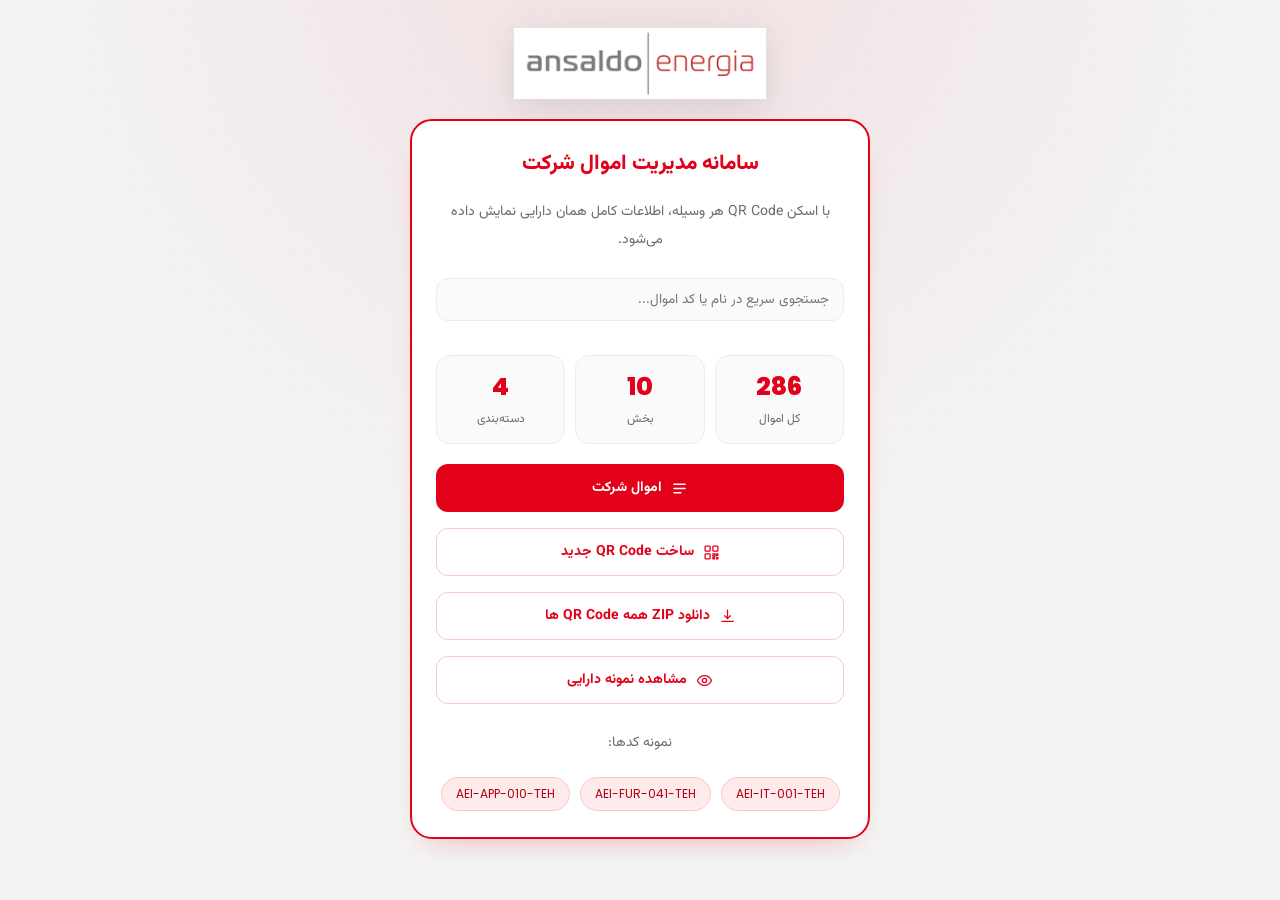
==== index.html @ 7ffdca32 "Update index.html" ====
<!doctype html>
<html lang="fa" dir="rtl">
<head>
<meta charset="utf-8">
<meta name="viewport" content="width=device-width, initial-scale=1">
<title>Ansaldo Assets</title>
<link rel="stylesheet" href="/style.css">
</head>
<body>
<div class="logo">
  <img src="/logo.png" alt="Ansaldo Energia">
</div>
<div class="page-card fade-in">
<h1>سامانه مدیریت اموال شرکت</h1>
<p>
با اسکن QR Code هر وسیله، اطلاعات کامل همان دارایی نمایش داده می‌شود.
</p>

<input id="home-search" type="text" placeholder="جستجوی سریع در نام یا کد اموال..." autocomplete="off">
<div id="home-search-results" class="asset-list" style="display:none;"></div>

<div class="stats-box" id="stats-box">
  <div class="stat"><span id="stat-total">···</span><small>کل اموال</small></div>
  <div class="stat"><span id="stat-locations">···</span><small>بخش</small></div>
  <div class="stat"><span id="stat-categories">···</span><small>دسته‌بندی</small></div>
</div>

<div id="main-links">
<a class="btn" href="/assets-list.html">
<svg viewBox="0 0 24 24" fill="none" stroke="currentColor" stroke-width="1.8" stroke-linecap="round" stroke-linejoin="round"><path d="M4 6h16M4 12h16M4 18h10"/></svg>
اموال شرکت
</a>
<a class="btn btn-secondary" href="/qr-generator.html">
<svg viewBox="0 0 24 24" fill="none" stroke="currentColor" stroke-width="1.8" stroke-linecap="round" stroke-linejoin="round"><rect x="3" y="3" width="7" height="7" rx="1"/><rect x="14" y="3" width="7" height="7" rx="1"/><rect x="3" y="14" width="7" height="7" rx="1"/><path d="M14 14h3v3h-3zM19 14h2v2h-2zM14 19h2v2h-2zM19 19h2v2h-2z"/></svg>
ساخت QR Code جدید
</a>
<a class="btn btn-secondary" href="/qr-generator.html#download-all">
<svg viewBox="0 0 24 24" fill="none" stroke="currentColor" stroke-width="1.8" stroke-linecap="round" stroke-linejoin="round"><path d="M12 3v12m0 0l-4-4m4 4l4-4M4 19h16"/></svg>
دانلود ZIP همه QR Code ها
</a>
<a class="btn btn-secondary" href="/qr/AEI-IT-001-TEH">
<svg viewBox="0 0 24 24" fill="none" stroke="currentColor" stroke-width="1.8" stroke-linecap="round" stroke-linejoin="round"><path d="M2 12s3.5-7 10-7 10 7 10 7-3.5 7-10 7-10-7-10-7z"/><circle cx="12" cy="12" r="3"/></svg>
مشاهده نمونه دارایی
</a>
<p style="margin-top:25px;">
نمونه کدها:
</p>
<div class="example-codes">
<a href="/qr/AEI-IT-001-TEH">
AEI-IT-001-TEH
</a>
<a href="/qr/AEI-FUR-041-TEH">
AEI-FUR-041-TEH
</a>
<a href="/qr/AEI-APP-010-TEH">
AEI-APP-010-TEH
</a>
</div>
</div>
</div>

<script>
// --- Smooth page transitions ---
const REDUCE_MOTION = window.matchMedia('(prefers-reduced-motion: reduce)').matches;
if (!REDUCE_MOTION) {
  document.body.classList.add('page-transition');
  requestAnimationFrame(() => {
    requestAnimationFrame(() => document.body.classList.remove('page-transition'));
  });

  document.addEventListener('click', (e) => {
    const link = e.target.closest('a[href]');
    if (!link) return;
    const href = link.getAttribute('href');
    if (!href || href.startsWith('#') || href.startsWith('http') || href.startsWith('mailto:') || link.target === '_blank') return;
    e.preventDefault();
    document.body.classList.add('page-transition');
    setTimeout(() => { window.location.href = href; }, 180);
  });
}

let ALL_ASSETS = null;

async function loadAssets() {
  if (ALL_ASSETS) return ALL_ASSETS;
  const res = await fetch('/assets.js');
  const text = await res.text();
  const blocks = [...text.matchAll(/'([A-Z0-9-]+-TEH)':\s*\{([\s\S]*?)\}/g)];
  ALL_ASSETS = blocks.map(([, code, body]) => {
    const get = (key) => {
      const m = body.match(new RegExp(key + ":\\s*'([^']*)'"));
      return m ? m[1] : '';
    };
    return {
      code,
      name: get('name'),
      brand: get('brand'),
      model: get('model'),
      location: get('location'),
      role: get('role'),
      status: get('status'),
    };
  });
  return ALL_ASSETS;
}

const homeSearch = document.getElementById('home-search');
const homeSearchResults = document.getElementById('home-search-results');
const mainLinks = document.getElementById('main-links');

// --- Live stats strip (count-up) ---
function countUp(el, target, duration = 700) {
  const start = performance.now();
  function tick(now) {
    const p = Math.min((now - start) / duration, 1);
    const eased = 1 - Math.pow(1 - p, 3);
    el.textContent = Math.round(eased * target);
    if (p < 1) requestAnimationFrame(tick);
  }
  requestAnimationFrame(tick);
}

(async () => {
  await loadAssets();
  countUp(document.getElementById('stat-total'), ALL_ASSETS.length);
  countUp(document.getElementById('stat-locations'), new Set(ALL_ASSETS.map(a => a.location)).size);
  countUp(document.getElementById('stat-categories'), new Set(ALL_ASSETS.map(a => (a.code.match(/AEI-([A-Z]+)-/) || [,'?'])[1])).size);
})();

function renderAssetRow(container, a) {
  const row = document.createElement('a');
  row.className = 'asset-row';
  row.href = `/qr/${encodeURIComponent(a.code)}`;
  row.innerHTML = `
    <span class="asset-row-name">${a.name}</span>
    <span class="asset-row-code">${a.code}</span>
  `;
  container.appendChild(row);
}

let homeSearchTimer = null;
homeSearch.addEventListener('input', () => {
  clearTimeout(homeSearchTimer);
  homeSearchTimer = setTimeout(runHomeSearch, 120);
});

async function runHomeSearch() {
  const q = homeSearch.value.trim();

  if (!q) {
    homeSearchResults.style.display = 'none';
    homeSearchResults.innerHTML = '';
    mainLinks.style.display = '';
    return;
  }

  await loadAssets();

  const items = ALL_ASSETS.filter(a =>
    a.name.includes(q) || a.code.includes(q.toUpperCase()) || a.code.includes(q)
  );

  mainLinks.style.display = 'none';
  homeSearchResults.style.display = 'block';
  homeSearchResults.innerHTML = '';
  homeSearchResults.classList.remove('fade-in');
  void homeSearchResults.offsetWidth;
  homeSearchResults.classList.add('fade-in');

  if (!items.length) {
    homeSearchResults.innerHTML = '<p style="color:#9B9B9B; font-size:13px;">چیزی پیدا نشد.</p>';
    return;
  }

  items.slice(0, 40).forEach(a => renderAssetRow(homeSearchResults, a));
}
</script>
</body>
</html>
---- style.css ----
@import url('https://fonts.googleapis.com/css2?family=Vazirmatn:wght@400;500;600;700;800&family=Poppins:wght@400;600;700&display=swap');

:root{
    --red:#E2001A;
    --red-dark:#B40014;
    --red-tint:#FDEAEA;
    --red-border:#F6C9C9;
    --ink:#222;
    --gray:#6B6B6B;
    --light:#F3F3F3;
    --row:#FAFAFA;
    --border:#ECECEC;
    --green:#1B8A3D;
}


*{
    box-sizing:border-box;
}


html,body{
    margin:0;
    padding:0;
    background:var(--light);
    color:var(--ink);
    font-family:'Vazirmatn',sans-serif;
}


body{
    min-height:100vh;
    display:flex;
    flex-direction:column;
    align-items:center;
    padding:28px 14px 50px;
    background-image:
      radial-gradient(circle at 50% -8%, rgba(226,0,26,.08), transparent 55%),
      radial-gradient(rgba(34,34,34,.035) 1px, transparent 1px);
    background-size: auto, 20px 20px;
    background-color: var(--light);
    background-attachment: fixed;
    opacity: 1;
    transition: opacity .18s ease;
}
body.page-transition{
    opacity: 0;
}
@media (prefers-reduced-motion: reduce){
    body{ transition: none; }
}


/* LOGO */

.logo{
    display:flex;
    justify-content:center;
    margin-bottom:20px;
}


.logo img{
    width:280px;
    max-width:90%;
    filter: drop-shadow(0 10px 18px rgba(0,0,0,.10));
}



/* MAIN CARD */

.page-card,
.plate{

    width:100%;
    max-width:460px;

    background:#fff;

    border:2.5px solid var(--red);

    border-radius:22px;

    padding:26px 24px;

    box-shadow:
    0 14px 32px -18px rgba(226,0,26,.35);

}



/* TITLE */

.page-card h1,
.plate-title h1{

    text-align:center;

    color:var(--red);

    font-size:21px;

    font-weight:800;

    margin:0 0 18px;

}



.page-card p{

    text-align:center;

    color:var(--gray);

    font-size:14px;

    line-height:2;

}



/* STATS */


.stats-box{

    display:flex;

    gap:10px;

    margin:20px 0;

}


.stat{

    flex:1;

    background:#FAFAFA;

    border:1px solid var(--border);

    border-radius:14px;

    padding:12px 5px;

    text-align:center;

}


.stat span{

    display:block;

    color:var(--red);

    font-size:25px;

    font-weight:800;

    font-family:'Poppins';

}


.stat small{

    color:var(--gray);

    font-size:12px;

}



/* BUTTONS */


.btn{

    width:100%;

    height:48px;

    margin-top:16px;

    display:flex;

    justify-content:center;

    align-items:center;


    background:var(--red);

    color:white;

    border-radius:12px;

    text-decoration:none;

    font-size:14px;

    font-weight:700;

    border:none;

    cursor:pointer;

}


.btn:hover{

    background:var(--red-dark);

}

.btn{
    transition: transform .1s ease, background .15s ease;
}
.btn:active{
    transform: scale(.97);
}

.btn:disabled{

    opacity:.6;

    cursor:not-allowed;

}

.btn svg{
    width:17px;
    height:17px;
    margin-left:9px;
    flex-shrink:0;
}

.btn-secondary{
    background:#fff;
    color:var(--red);
    border:1.5px solid var(--red-border);
}
.btn-secondary:hover{
    background:var(--red-tint);
}



/* EXAMPLE CODES */


.example-codes{

    margin-top:20px;

    display:flex;

    flex-wrap:wrap;

    justify-content:center;

    gap:10px;

}



.example-codes a{

    direction:ltr;

    font-family:'Poppins';

    font-size:12px;

    color:var(--red-dark);

    background:var(--red-tint);

    border:1px solid var(--red-border);

    border-radius:999px;

    padding:7px 14px;

    text-decoration:none;

}



/* ASSET PAGE */


.code-pill{

    display:inline-block;

    background:var(--red-tint);

    color:var(--red-dark);

    border:1px solid var(--red-border);

    border-radius:999px;

    padding:7px 18px;

    font-family:'Poppins';

}



.fields{

    display:flex;

    flex-direction:column;

    gap:10px;

}



.field-row{

    display:flex;

    flex-direction: row-reverse;

    justify-content:space-between;

    align-items:center;

    background:var(--row);

    border:1px solid var(--border);

    border-radius:14px;

    padding:13px 16px;

}



.field-label{

    color:#999;

    font-size:12px;

}


.field-value{

    font-weight:700;

}



.field-value.status{

    color:var(--green);

}



/* IMAGE */

.asset-image{

    display:flex;

    justify-content:center;

    margin:20px 0;

}


.asset-image img{

    width:220px;

    height:220px;

    object-fit:contain;

    border-radius:18px;

    border:1px solid var(--border);

}



/* QR */

#qr-result{

    text-align:center;

    margin-top:20px;

}



#qr-result canvas{

    background:white;

    padding:12px;

    border-radius:12px;

}



/* MOBILE */

@media(max-width:700px){

    .page-card,
    .plate{

        padding:24px 18px;

    }


    .stats-box{

        gap:7px;

    }


    .stat span{

        font-size:22px;

    }

}

/* ---------- text logo (used on QR / asset-detail pages) ---------- */

.logo .ansaldo{
    font-size: 22px;
    font-weight: 600;
    color: var(--gray);
    font-family: 'Poppins', sans-serif;
}
.logo .energia{
    font-size: 22px;
    font-weight: 600;
    color: var(--red);
    font-family: 'Poppins', sans-serif;
}
.logo .divider{
    display:inline-block;
    width: 1.5px;
    height: 22px;
    background: #9B9B9B;
    margin: 0 10px;
    vertical-align: middle;
}
.logo .ansaldo,
.logo .energia{
    text-shadow: 0 2px 6px rgba(0,0,0,.06);
}

/* ---------- code value direction fix ---------- */

.field-value.code{
    font-family: 'Poppins', sans-serif;
    direction: ltr;
}

/* ---------- code pill alignment (right side) ---------- */

.code-pill-row{
    display:flex;
    justify-content:flex-start;
    margin-bottom: 14px;
}

/* ---------- footnote under the asset card ---------- */

.footnote{
    max-width: 460px;
    width:100%;
    text-align:center;
    margin-top: 16px;
    font-size: 11.5px;
    color: #9B9B9B;
}
.footnote a{ color: #9B9B9B; }

/* ---------- not-found state ---------- */

.plate.not-found{
    border-color: #9B9B9B;
}
.plate.not-found .plate-title h1{ color: var(--gray); }
.nf-body{
    text-align:center;
    padding: 8px 6px 4px;
}
.nf-body p{
    font-size: 13.5px;
    color: var(--gray);
    line-height: 1.9;
    margin: 6px 0 0;
}

/* ---------- qr-generator.html: input / label / inline code ---------- */

.page-card label{
    display:block;
    font-size: 12.5px;
    font-weight: 600;
    color: var(--ink);
    margin: 16px 0 6px;
}
.page-card input{
    width:100%;
    padding: 11px 14px;
    border: 1.5px solid var(--border);
    border-radius: 12px;
    font-family: 'Poppins', monospace;
    font-size: 14px;
    direction: ltr;
    text-align: right;
    background: var(--row);
    color: var(--ink);
}
.page-card input:focus{
    outline: 2px solid var(--red);
    outline-offset: 1px;
}
.page-card code{
    direction: ltr;
    display:inline-block;
    background: var(--red-tint);
    color: var(--red-dark);
    padding: 1px 6px;
    border-radius: 4px;
    font-family: 'Poppins', sans-serif;
    font-size: 12.5px;
}
#qr-result canvas{
    border: 1.5px solid var(--border);
}
#qr-url{
    margin-top: 10px;
    font-family: 'Poppins', monospace;
    font-size: 12px;
    color: var(--gray);
    direction: ltr;
    word-break: break-all;
}
#qr-download{
    display:inline-block;
    margin-top: 12px;
    font-size: 13px;
    color: var(--red);
    font-weight: 700;
    text-decoration: underline;
}

/* ---------- branch / department grid (assets-list.html) ---------- */

.dept-grid{
    display:grid;
    grid-template-columns: 1fr 1fr;
    gap: 10px;
    margin-top: 16px;
}
.dept-card{
    display:block;
    width:100%;
    text-align:center;
    padding: 16px 10px;
    border: 1.5px solid var(--border);
    background: var(--row);
    border-radius: 14px;
    font-family: 'Vazirmatn', sans-serif;
    font-weight: 700;
    font-size: 14px;
    color: var(--ink);
    cursor:pointer;
}
.dept-card:hover{ border-color: var(--red); }
.dept-card.all-card{
    grid-column: 1 / -1;
    background: var(--red-tint);
    border-color: var(--red-border);
    color: var(--red-dark);
}
.dept-card.disabled{
    opacity:.55;
    cursor:not-allowed;
}
.dept-card .soon{
    display:block;
    margin-top:4px;
    font-size: 11px;
    font-weight: 500;
    color: var(--gray);
}
.back-link{
    display:inline-block;
    margin-bottom: 10px;
    background:none;
    border:none;
    color: var(--red);
    font-family: 'Vazirmatn', sans-serif;
    font-weight: 700;
    font-size: 13px;
    cursor:pointer;
    padding:0;
}
#list-search, #home-search{
    width:100%;
    padding: 10px 14px;
    border: 1.5px solid var(--border);
    border-radius: 12px;
    font-family: 'Vazirmatn', sans-serif;
    font-size: 13.5px;
    direction: rtl;
    background: var(--row);
    color: var(--ink);
    margin: 10px 0 14px;
}
.asset-list{
    display:flex;
    flex-direction:column;
    gap: 8px;
    max-height: 480px;
    overflow-y:auto;
}
.asset-row{
    display:flex;
    flex-direction: row-reverse;
    justify-content: space-between;
    align-items:center;
    gap: 10px;
    background: var(--row);
    border: 1px solid var(--border);
    border-radius: 12px;
    padding: 11px 14px;
    text-decoration:none;
    color: var(--ink);
    transition: box-shadow .15s ease, transform .15s ease, border-color .15s ease;
}
.asset-row:hover{
    box-shadow: 0 8px 18px -10px rgba(226,0,26,.35);
    border-color: var(--red-border);
    transform: translateY(-1px);
}

/* ---------- fade-in for view switches & list renders ---------- */

@keyframes fadeInUp{
    from{ opacity:0; transform: translateY(8px); }
    to{ opacity:1; transform: translateY(0); }
}
.fade-in{
    animation: fadeInUp .22s ease both;
}
@media (prefers-reduced-motion: reduce){
    .fade-in{ animation: none; }
}
.asset-row-name{
    font-size: 13.5px;
    font-weight: 700;
}
.asset-row-code{
    font-family: 'Poppins', sans-serif;
    font-size: 11.5px;
    color: var(--gray);
    direction: ltr;
}
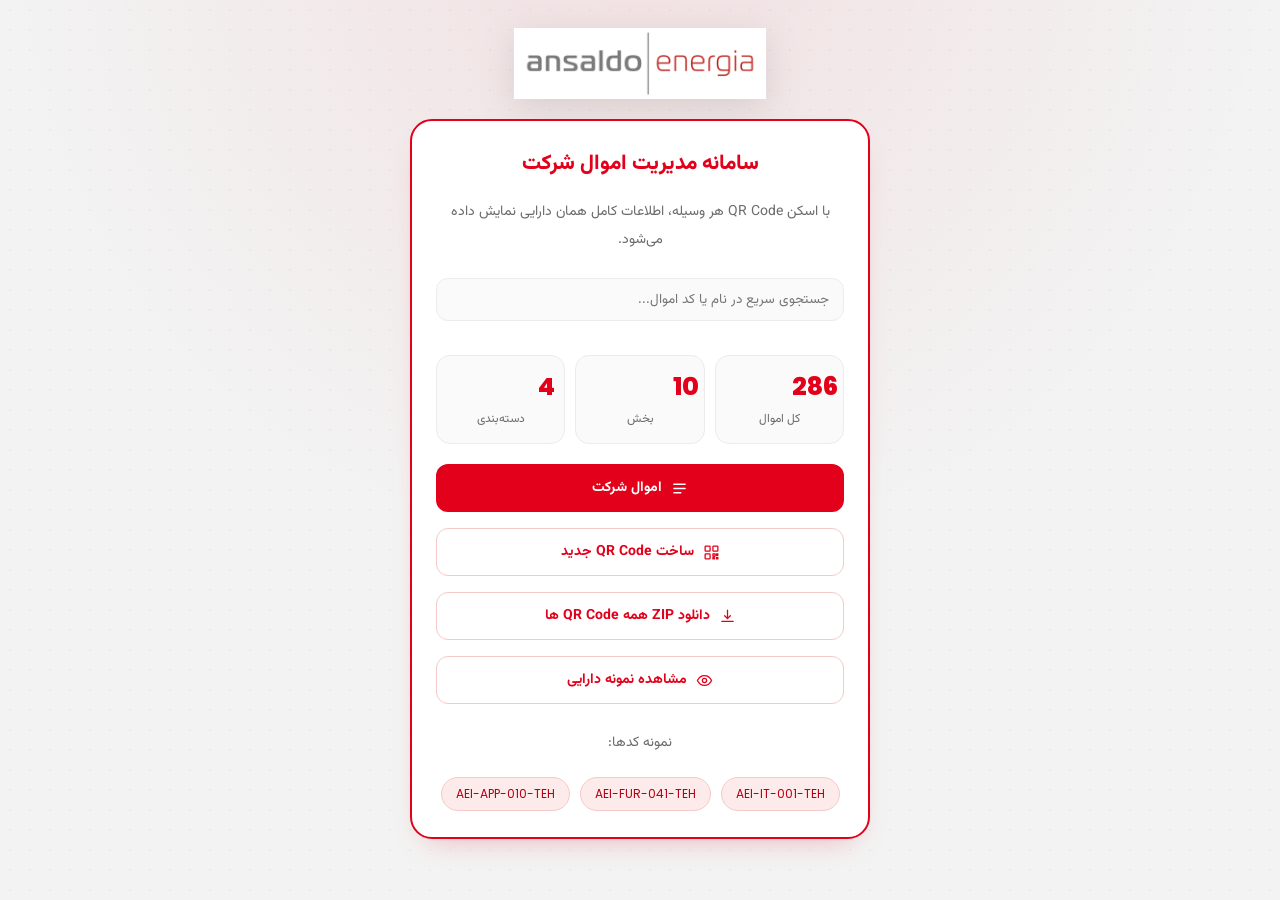
==== commit 9572d8e1: "Update index.html" ====
--- a/index.html
+++ b/index.html
@@ -20,9 +20,9 @@
 <div id="home-search-results" class="asset-list" style="display:none;"></div>
 
 <div class="stats-box" id="stats-box">
-  <div class="stat"><span id="stat-total">···</span><small>کل اموال</small></div>
-  <div class="stat"><span id="stat-locations">···</span><small>بخش</small></div>
-  <div class="stat"><span id="stat-categories">···</span><small>دسته‌بندی</small></div>
+  <div class="stat"><span id="stat-total" class="skeleton" style="width:26px;">0</span><small>کل اموال</small></div>
+  <div class="stat"><span id="stat-locations" class="skeleton" style="width:26px;">0</span><small>بخش</small></div>
+  <div class="stat"><span id="stat-categories" class="skeleton" style="width:26px;">0</span><small>دسته‌بندی</small></div>
 </div>
 
 <div id="main-links">
@@ -75,7 +75,7 @@
     if (!href || href.startsWith('#') || href.startsWith('http') || href.startsWith('mailto:') || link.target === '_blank') return;
     e.preventDefault();
     document.body.classList.add('page-transition');
-    setTimeout(() => { window.location.href = href; }, 180);
+    setTimeout(() => { window.location.href = href; }, 300);
   });
 }
 
@@ -122,6 +122,9 @@
 
 (async () => {
   await loadAssets();
+  document.getElementById('stat-total').classList.remove('skeleton');
+  document.getElementById('stat-locations').classList.remove('skeleton');
+  document.getElementById('stat-categories').classList.remove('skeleton');
   countUp(document.getElementById('stat-total'), ALL_ASSETS.length);
   countUp(document.getElementById('stat-locations'), new Set(ALL_ASSETS.map(a => a.location)).size);
   countUp(document.getElementById('stat-categories'), new Set(ALL_ASSETS.map(a => (a.code.match(/AEI-([A-Z]+)-/) || [,'?'])[1])).size);
--- a/style.css
+++ b/style.css
@@ -41,10 +41,12 @@
     background-color: var(--light);
     background-attachment: fixed;
     opacity: 1;
-    transition: opacity .18s ease;
+    transform: scale(1);
+    transition: opacity .32s cubic-bezier(.4,0,.2,1), transform .32s cubic-bezier(.4,0,.2,1);
 }
 body.page-transition{
     opacity: 0;
+    transform: scale(.985);
 }
 @media (prefers-reduced-motion: reduce){
     body{ transition: none; }
@@ -500,7 +502,87 @@
 .code-pill-row{
     display:flex;
     justify-content:flex-start;
+    align-items:center;
+    gap:8px;
     margin-bottom: 14px;
+}
+
+/* ---------- category colors (code-pill) ---------- */
+
+.code-pill.cat-IT{ background:#EAF1FE; color:#2F6FED; border-color:#C9DBFB; }
+.code-pill.cat-FUR{ background:#F5EDE3; color:#8B5E34; border-color:#E6D5BF; }
+.code-pill.cat-APP{ background:#E6F7F5; color:#0F8B8D; border-color:#BFEAE6; }
+.code-pill.cat-ST{ background:#F1EAFB; color:#6B46C1; border-color:#DDC9F6; }
+
+/* ---------- copy-code button ---------- */
+
+.copy-btn{
+    display:inline-flex;
+    align-items:center;
+    justify-content:center;
+    width:34px;
+    height:34px;
+    border-radius:10px;
+    border:1.5px solid var(--border);
+    background:#fff;
+    color:var(--gray);
+    cursor:pointer;
+    flex-shrink:0;
+    transition: background .15s ease, color .15s ease, border-color .15s ease, transform .1s ease;
+}
+.copy-btn:hover{
+    background:var(--red-tint);
+    color:var(--red);
+    border-color:var(--red-border);
+}
+.copy-btn:active{
+    transform: scale(.93);
+}
+.copy-btn svg{ width:16px; height:16px; }
+.copy-toast{
+    font-size:12px;
+    color:var(--green);
+    font-weight:700;
+    opacity:0;
+    transition: opacity .2s ease;
+}
+.copy-toast.show{ opacity:1; }
+
+/* ---------- custom scrollbar (asset-list) ---------- */
+
+.asset-list{
+    scrollbar-width: thin;
+    scrollbar-color: var(--red-border) transparent;
+}
+.asset-list::-webkit-scrollbar{ width:6px; }
+.asset-list::-webkit-scrollbar-track{ background:transparent; }
+.asset-list::-webkit-scrollbar-thumb{ background:var(--red-border); border-radius:999px; }
+.asset-list::-webkit-scrollbar-thumb:hover{ background:var(--red); }
+
+/* ---------- skeleton loading ---------- */
+
+.skeleton{
+    display:inline-block;
+    color:transparent !important;
+    background: linear-gradient(90deg, #ECECEC 25%, #F5F5F5 50%, #ECECEC 75%);
+    background-size: 200% 100%;
+    animation: skeleton-pulse 1.3s ease-in-out infinite;
+    border-radius:6px;
+}
+@keyframes skeleton-pulse{
+    0%{ background-position: 200% 0; }
+    100%{ background-position: -200% 0; }
+}
+@media (prefers-reduced-motion: reduce){
+    .skeleton{ animation:none; }
+}
+
+/* ---------- not-found icon ---------- */
+
+.nf-icon{
+    display:block;
+    margin: 0 auto 12px;
+    color: var(--gray);
 }
 
 /* ---------- footnote under the asset card ---------- */
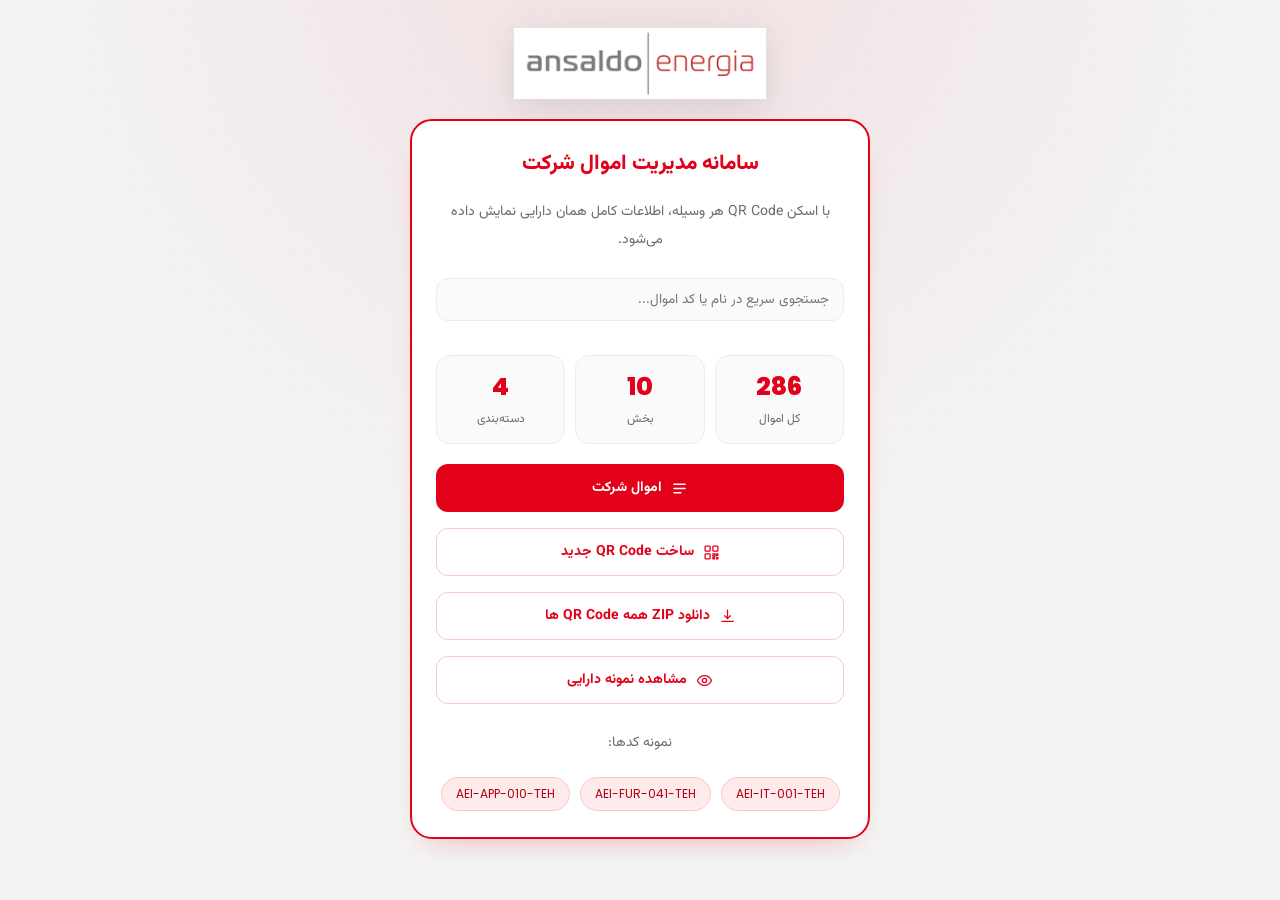
==== commit 5505c112: "Update index.html" ====
--- a/index.html
+++ b/index.html
@@ -20,9 +20,9 @@
 <div id="home-search-results" class="asset-list" style="display:none;"></div>
 
 <div class="stats-box" id="stats-box">
-  <div class="stat"><span id="stat-total" class="skeleton" style="width:26px;">0</span><small>کل اموال</small></div>
-  <div class="stat"><span id="stat-locations" class="skeleton" style="width:26px;">0</span><small>بخش</small></div>
-  <div class="stat"><span id="stat-categories" class="skeleton" style="width:26px;">0</span><small>دسته‌بندی</small></div>
+  <div class="stat"><span id="stat-total">···</span><small>کل اموال</small></div>
+  <div class="stat"><span id="stat-locations">···</span><small>بخش</small></div>
+  <div class="stat"><span id="stat-categories">···</span><small>دسته‌بندی</small></div>
 </div>
 
 <div id="main-links">
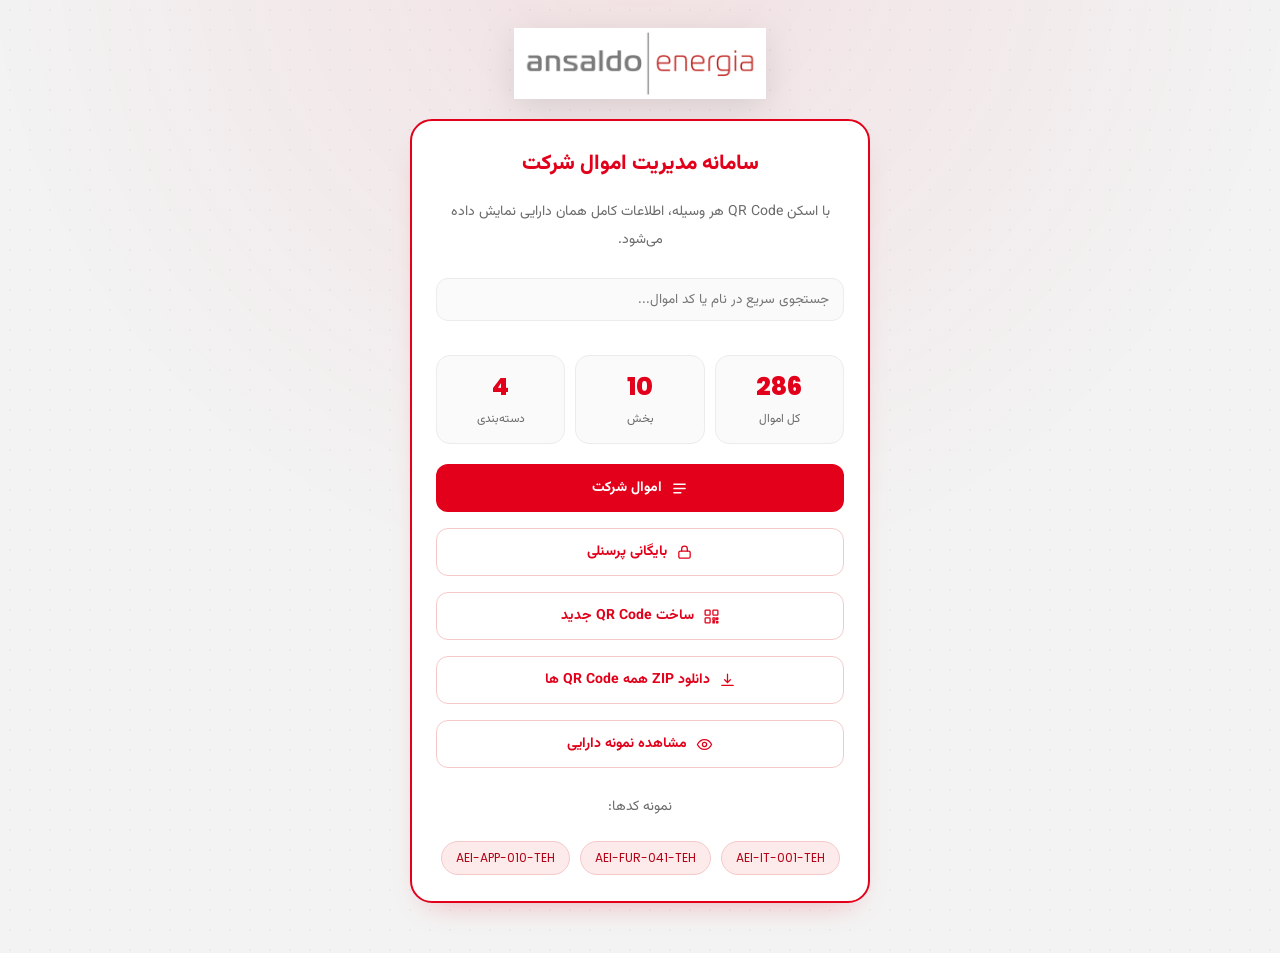
==== commit fcfbdc0a: "Update index.html" ====
--- a/index.html
+++ b/index.html
@@ -29,6 +29,10 @@
 <a class="btn" href="/assets-list.html">
 <svg viewBox="0 0 24 24" fill="none" stroke="currentColor" stroke-width="1.8" stroke-linecap="round" stroke-linejoin="round"><path d="M4 6h16M4 12h16M4 18h10"/></svg>
 اموال شرکت
+</a>
+<a class="btn btn-secondary" href="/bayegani/">
+<svg viewBox="0 0 24 24" fill="none" stroke="currentColor" stroke-width="1.8" stroke-linecap="round" stroke-linejoin="round"><rect x="4" y="10" width="16" height="10" rx="2"/><path d="M8 10V7a4 4 0 0 1 8 0v3"/></svg>
+بایگانی پرسنلی
 </a>
 <a class="btn btn-secondary" href="/qr-generator.html">
 <svg viewBox="0 0 24 24" fill="none" stroke="currentColor" stroke-width="1.8" stroke-linecap="round" stroke-linejoin="round"><rect x="3" y="3" width="7" height="7" rx="1"/><rect x="14" y="3" width="7" height="7" rx="1"/><rect x="3" y="14" width="7" height="7" rx="1"/><path d="M14 14h3v3h-3zM19 14h2v2h-2zM14 19h2v2h-2zM19 19h2v2h-2z"/></svg>
--- a/style.css
+++ b/style.css
@@ -57,10 +57,10 @@
 
 .logo{
     display:flex;
+    flex-direction: row-reverse;
     justify-content:center;
     margin-bottom:20px;
 }
-
 
 .logo img{
     width:280px;
@@ -123,6 +123,7 @@
     line-height:2;
 
 }
+
 
 
 
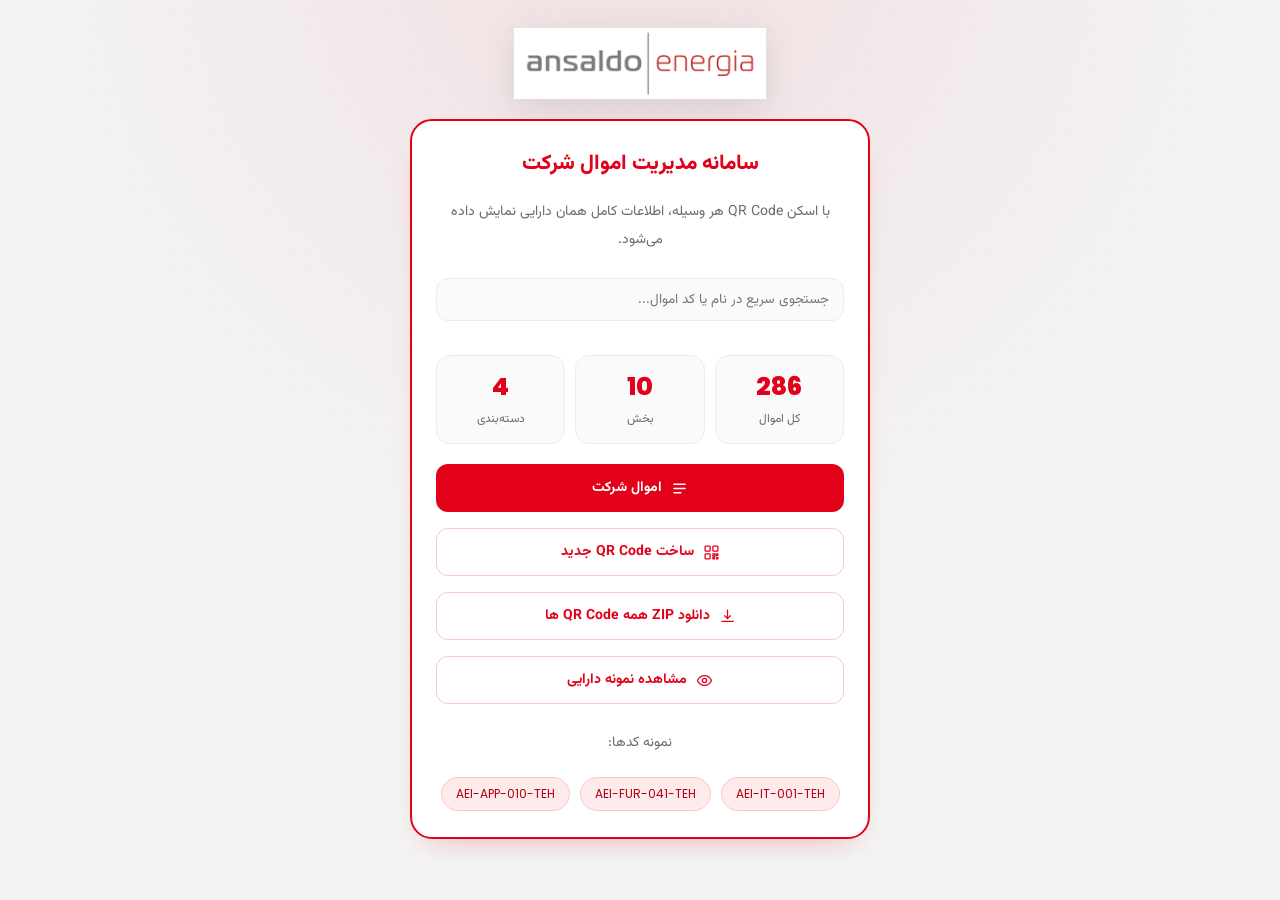
==== commit afed410f: "Update index.html" ====
--- a/index.html
+++ b/index.html
@@ -29,10 +29,6 @@
 <a class="btn" href="/assets-list.html">
 <svg viewBox="0 0 24 24" fill="none" stroke="currentColor" stroke-width="1.8" stroke-linecap="round" stroke-linejoin="round"><path d="M4 6h16M4 12h16M4 18h10"/></svg>
 اموال شرکت
-</a>
-<a class="btn btn-secondary" href="/bayegani/">
-<svg viewBox="0 0 24 24" fill="none" stroke="currentColor" stroke-width="1.8" stroke-linecap="round" stroke-linejoin="round"><rect x="4" y="10" width="16" height="10" rx="2"/><path d="M8 10V7a4 4 0 0 1 8 0v3"/></svg>
-بایگانی پرسنلی
 </a>
 <a class="btn btn-secondary" href="/qr-generator.html">
 <svg viewBox="0 0 24 24" fill="none" stroke="currentColor" stroke-width="1.8" stroke-linecap="round" stroke-linejoin="round"><rect x="3" y="3" width="7" height="7" rx="1"/><rect x="14" y="3" width="7" height="7" rx="1"/><rect x="3" y="14" width="7" height="7" rx="1"/><path d="M14 14h3v3h-3zM19 14h2v2h-2zM14 19h2v2h-2zM19 19h2v2h-2z"/></svg>
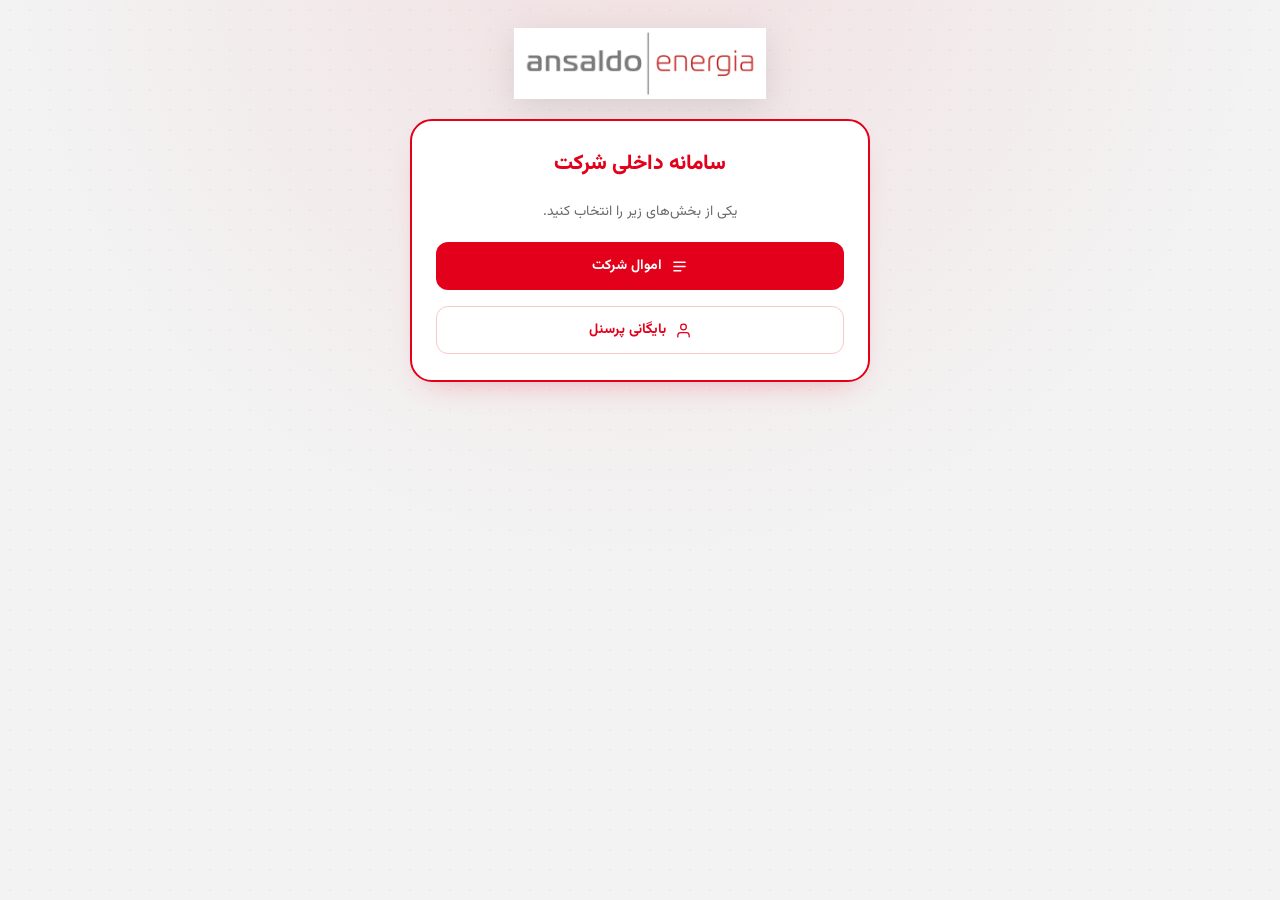
==== commit 272f61a6: "Update index.html" ====
--- a/index.html
+++ b/index.html
@@ -3,7 +3,7 @@
 <head>
 <meta charset="utf-8">
 <meta name="viewport" content="width=device-width, initial-scale=1">
-<title>Ansaldo Assets</title>
+<title>Ansaldo Energia</title>
 <link rel="stylesheet" href="/style.css">
 </head>
 <body>
@@ -11,51 +11,20 @@
   <img src="/logo.png" alt="Ansaldo Energia">
 </div>
 <div class="page-card fade-in">
-<h1>سامانه مدیریت اموال شرکت</h1>
+<h1>سامانه داخلی شرکت</h1>
 <p>
-با اسکن QR Code هر وسیله، اطلاعات کامل همان دارایی نمایش داده می‌شود.
+یکی از بخش‌های زیر را انتخاب کنید.
 </p>
 
-<input id="home-search" type="text" placeholder="جستجوی سریع در نام یا کد اموال..." autocomplete="off">
-<div id="home-search-results" class="asset-list" style="display:none;"></div>
-
-<div class="stats-box" id="stats-box">
-  <div class="stat"><span id="stat-total">···</span><small>کل اموال</small></div>
-  <div class="stat"><span id="stat-locations">···</span><small>بخش</small></div>
-  <div class="stat"><span id="stat-categories">···</span><small>دسته‌بندی</small></div>
-</div>
-
 <div id="main-links">
-<a class="btn" href="/assets-list.html">
+<a class="btn" href="/company-assets.html">
 <svg viewBox="0 0 24 24" fill="none" stroke="currentColor" stroke-width="1.8" stroke-linecap="round" stroke-linejoin="round"><path d="M4 6h16M4 12h16M4 18h10"/></svg>
 اموال شرکت
 </a>
-<a class="btn btn-secondary" href="/qr-generator.html">
-<svg viewBox="0 0 24 24" fill="none" stroke="currentColor" stroke-width="1.8" stroke-linecap="round" stroke-linejoin="round"><rect x="3" y="3" width="7" height="7" rx="1"/><rect x="14" y="3" width="7" height="7" rx="1"/><rect x="3" y="14" width="7" height="7" rx="1"/><path d="M14 14h3v3h-3zM19 14h2v2h-2zM14 19h2v2h-2zM19 19h2v2h-2z"/></svg>
-ساخت QR Code جدید
+<a class="btn btn-secondary" href="/personnel/">
+<svg viewBox="0 0 24 24" fill="none" stroke="currentColor" stroke-width="1.8" stroke-linecap="round" stroke-linejoin="round"><path d="M20 21v-2a4 4 0 0 0-4-4H8a4 4 0 0 0-4 4v2"/><circle cx="12" cy="7" r="4"/></svg>
+بایگانی پرسنل
 </a>
-<a class="btn btn-secondary" href="/qr-generator.html#download-all">
-<svg viewBox="0 0 24 24" fill="none" stroke="currentColor" stroke-width="1.8" stroke-linecap="round" stroke-linejoin="round"><path d="M12 3v12m0 0l-4-4m4 4l4-4M4 19h16"/></svg>
-دانلود ZIP همه QR Code ها
-</a>
-<a class="btn btn-secondary" href="/qr/AEI-IT-001-TEH">
-<svg viewBox="0 0 24 24" fill="none" stroke="currentColor" stroke-width="1.8" stroke-linecap="round" stroke-linejoin="round"><path d="M2 12s3.5-7 10-7 10 7 10 7-3.5 7-10 7-10-7-10-7z"/><circle cx="12" cy="12" r="3"/></svg>
-مشاهده نمونه دارایی
-</a>
-<p style="margin-top:25px;">
-نمونه کدها:
-</p>
-<div class="example-codes">
-<a href="/qr/AEI-IT-001-TEH">
-AEI-IT-001-TEH
-</a>
-<a href="/qr/AEI-FUR-041-TEH">
-AEI-FUR-041-TEH
-</a>
-<a href="/qr/AEI-APP-010-TEH">
-AEI-APP-010-TEH
-</a>
-</div>
 </div>
 </div>
 
@@ -78,105 +47,6 @@
     setTimeout(() => { window.location.href = href; }, 300);
   });
 }
-
-let ALL_ASSETS = null;
-
-async function loadAssets() {
-  if (ALL_ASSETS) return ALL_ASSETS;
-  const res = await fetch('/assets.js');
-  const text = await res.text();
-  const blocks = [...text.matchAll(/'([A-Z0-9-]+-TEH)':\s*\{([\s\S]*?)\}/g)];
-  ALL_ASSETS = blocks.map(([, code, body]) => {
-    const get = (key) => {
-      const m = body.match(new RegExp(key + ":\\s*'([^']*)'"));
-      return m ? m[1] : '';
-    };
-    return {
-      code,
-      name: get('name'),
-      brand: get('brand'),
-      model: get('model'),
-      location: get('location'),
-      role: get('role'),
-      status: get('status'),
-    };
-  });
-  return ALL_ASSETS;
-}
-
-const homeSearch = document.getElementById('home-search');
-const homeSearchResults = document.getElementById('home-search-results');
-const mainLinks = document.getElementById('main-links');
-
-// --- Live stats strip (count-up) ---
-function countUp(el, target, duration = 700) {
-  const start = performance.now();
-  function tick(now) {
-    const p = Math.min((now - start) / duration, 1);
-    const eased = 1 - Math.pow(1 - p, 3);
-    el.textContent = Math.round(eased * target);
-    if (p < 1) requestAnimationFrame(tick);
-  }
-  requestAnimationFrame(tick);
-}
-
-(async () => {
-  await loadAssets();
-  document.getElementById('stat-total').classList.remove('skeleton');
-  document.getElementById('stat-locations').classList.remove('skeleton');
-  document.getElementById('stat-categories').classList.remove('skeleton');
-  countUp(document.getElementById('stat-total'), ALL_ASSETS.length);
-  countUp(document.getElementById('stat-locations'), new Set(ALL_ASSETS.map(a => a.location)).size);
-  countUp(document.getElementById('stat-categories'), new Set(ALL_ASSETS.map(a => (a.code.match(/AEI-([A-Z]+)-/) || [,'?'])[1])).size);
-})();
-
-function renderAssetRow(container, a) {
-  const row = document.createElement('a');
-  row.className = 'asset-row';
-  row.href = `/qr/${encodeURIComponent(a.code)}`;
-  row.innerHTML = `
-    <span class="asset-row-name">${a.name}</span>
-    <span class="asset-row-code">${a.code}</span>
-  `;
-  container.appendChild(row);
-}
-
-let homeSearchTimer = null;
-homeSearch.addEventListener('input', () => {
-  clearTimeout(homeSearchTimer);
-  homeSearchTimer = setTimeout(runHomeSearch, 120);
-});
-
-async function runHomeSearch() {
-  const q = homeSearch.value.trim();
-
-  if (!q) {
-    homeSearchResults.style.display = 'none';
-    homeSearchResults.innerHTML = '';
-    mainLinks.style.display = '';
-    return;
-  }
-
-  await loadAssets();
-
-  const items = ALL_ASSETS.filter(a =>
-    a.name.includes(q) || a.code.includes(q.toUpperCase()) || a.code.includes(q)
-  );
-
-  mainLinks.style.display = 'none';
-  homeSearchResults.style.display = 'block';
-  homeSearchResults.innerHTML = '';
-  homeSearchResults.classList.remove('fade-in');
-  void homeSearchResults.offsetWidth;
-  homeSearchResults.classList.add('fade-in');
-
-  if (!items.length) {
-    homeSearchResults.innerHTML = '<p style="color:#9B9B9B; font-size:13px;">چیزی پیدا نشد.</p>';
-    return;
-  }
-
-  items.slice(0, 40).forEach(a => renderAssetRow(homeSearchResults, a));
-}
 </script>
 </body>
 </html>
